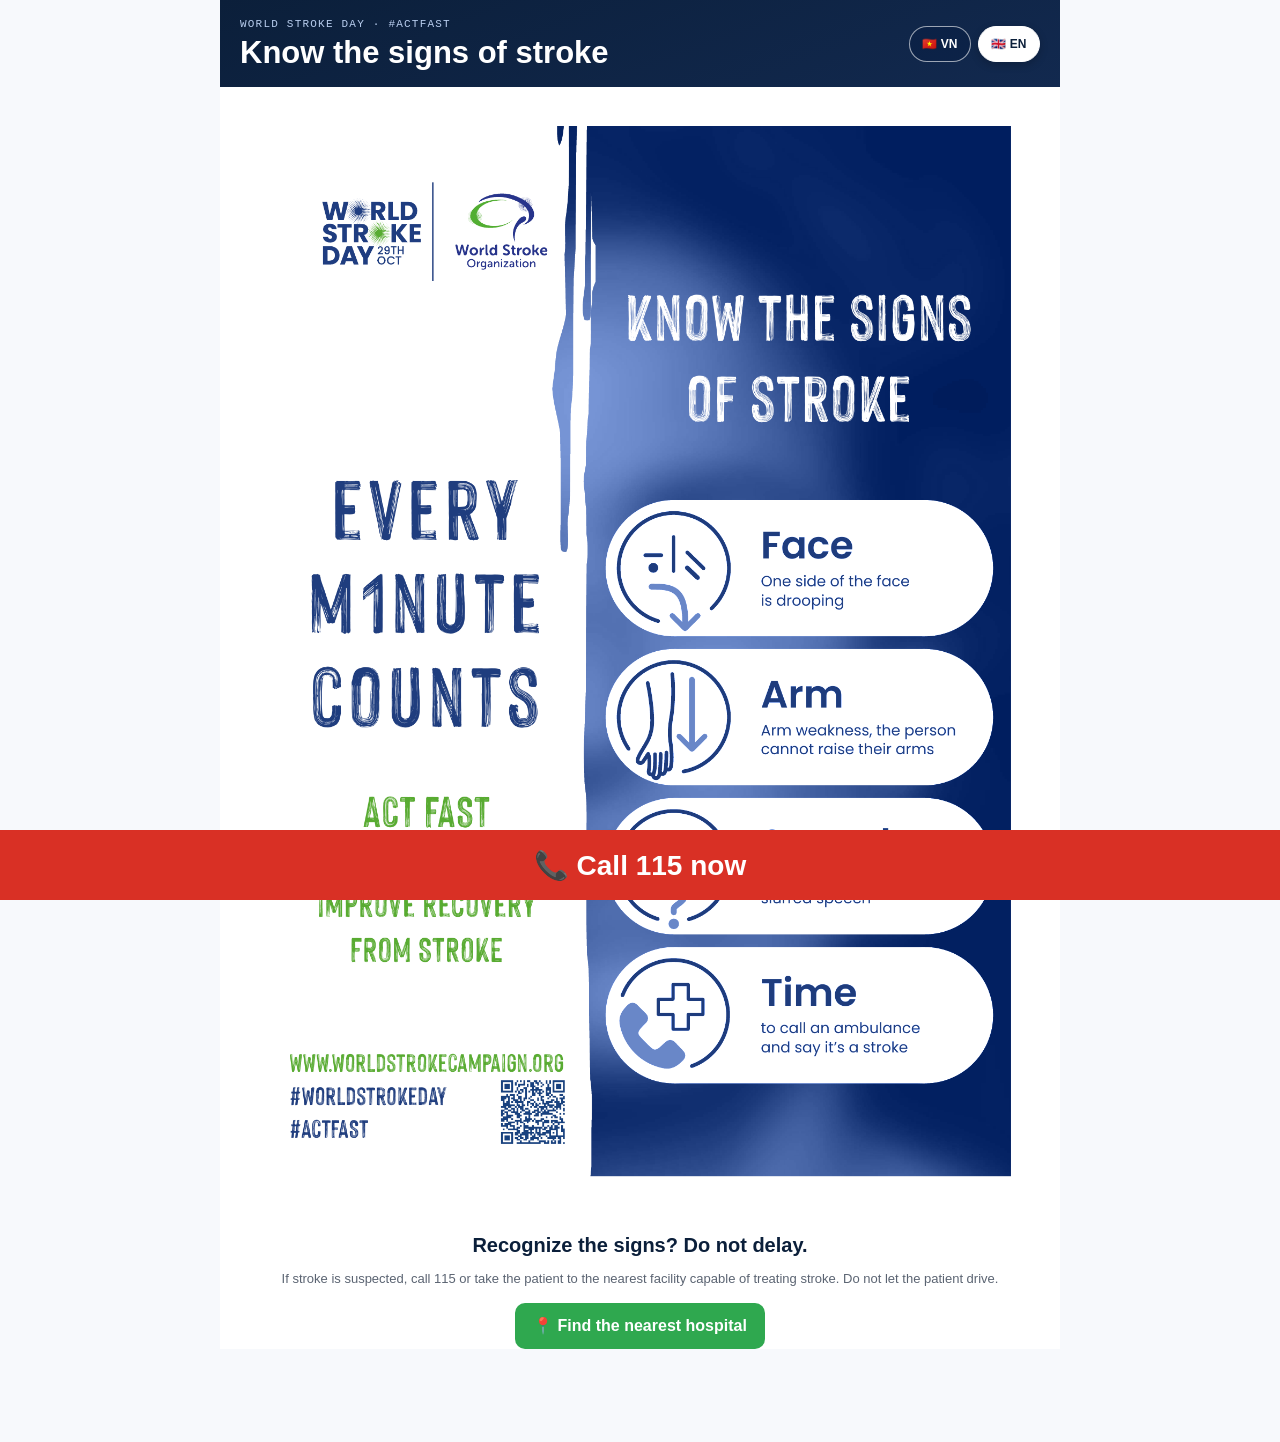
==== signs-en.html @ 97e4dbc4 "Use static stroke signs pages by language" ====
<!doctype html>
<html lang="en">
<head>
  <meta charset="utf-8">
  <meta name="viewport" content="width=device-width, initial-scale=1, viewport-fit=cover">
  <meta name="description" content="Know the warning signs of stroke and act FAST.">
  <title>Know the signs of stroke | Stroke Map</title>
  <link rel="stylesheet" href="./style.css">
</head>
<body class="signs-static-body">
  <main class="signs-static-page">
    <header class="signs-static-header">
      <div>
        <p>World Stroke Day · #ActFast</p>
        <h1>Know the signs of stroke</h1>
      </div>
      <nav class="signs-static-language" aria-label="Choose language">
        <a href="./signs.html" lang="vi">🇻🇳 VN</a>
        <a class="is-active" href="./signs-en.html" aria-current="page">🇬🇧 EN</a>
      </nav>
    </header>

    <img class="signs-static-poster" src="./assets/stroke-poster-english.png" width="1488" height="2105" alt="Know the signs of stroke poster">

    <section class="signs-static-content" aria-label="Emergency action">
      <h2>Recognize the signs? Do not delay.</h2>
      <p>If stroke is suspected, call 115 or take the patient to the nearest facility capable of treating stroke. Do not let the patient drive.</p>
      <a class="signs-static-list" href="./index.html">📍 Find the nearest hospital</a>
    </section>
  </main>
  <a class="signs-static-sos" href="tel:115">📞 Call 115 now</a>
</body>
</html>
---- style.css ----
:root{
    --ink:#0B1F3A;
    --ink-2:#12294F;
    --field:#FAFAF7;
    --green:#2FA84F;
    --green-dim:#E7F5EB;
    --red:#D93025;
    --slate:#5B6472;
    --line:#E4E7EC;
    --card:#FFFFFF;
  }
  *{box-sizing:border-box;}
  html,body{margin:0;padding:0;}
  body{
    font-family:'Be Vietnam Pro', -apple-system, BlinkMacSystemFont, 'Segoe UI', Roboto, Helvetica, Arial, sans-serif;
    background:var(--field);
    color:var(--ink);
    padding-bottom:96px;
  }
  body.disclaimer-open{overflow:hidden;}
  .disclaimer-gate{
    position:fixed;
    inset:0;
    z-index:1000;
    min-height:100vh;
    min-height:100dvh;
    padding:clamp(18px,5vw,68px) 16px;
    display:grid;
    place-items:center;
    background:#f2f2f2;
    overflow:auto;
  }
  .disclaimer-card{
    width:min(100%,670px);
    max-height:calc(100dvh - 36px);
    display:flex;
    flex-direction:column;
    overflow:hidden;
    border-radius:11px;
    background:#fff;
    box-shadow:0 14px 38px rgba(11,31,58,.16);
  }
  .disclaimer-header{
    padding:22px 24px 20px;
    text-align:center;
    color:#fff;
    background:linear-gradient(155deg,var(--ink) 0%,#0b6b5f 100%);
  }
  .disclaimer-header h1{
    margin:0 0 14px;
    font-size:clamp(18px,3vw,24px);
    line-height:1.25;
    font-weight:800;
  }
  .disclaimer-language-switch{display:flex;justify-content:center;gap:8px;}
  .disclaimer-language{
    display:inline-block;
    padding:8px 16px;
    border-radius:999px;
    border:1px solid rgba(255,255,255,.25);
    color:#fff;
    background:rgba(255,255,255,.16);
    font:inherit;
    font-size:13px;
    font-weight:700;
    cursor:pointer;
  }
  .disclaimer-language.active,
  .disclaimer-language:hover{
    color:var(--ink);
    background:#fff;
  }
  .disclaimer-copy[hidden]{display:none;}
  .disclaimer-copy section{margin:0 0 18px;}
  .disclaimer-copy p{margin:0;}
  .disclaimer-copy .disclaimer-confirmation{margin-top:4px;}
  .disclaimer-copy[lang="en"] h2{font-size:15px;}
  .disclaimer-copy[lang="en"] p{font-size:14px;}
  @media (max-width:520px){
    .disclaimer-language{padding:8px 12px;font-size:12px;}
  }
  .disclaimer-content{
    flex:1 1 auto;
    min-height:0;
    padding:24px 26px 8px;
    color:#536070;
    overflow:auto;
    overscroll-behavior:contain;
  }
  .disclaimer-content section{margin:0 0 18px;}
  .disclaimer-confirmation{
    margin:4px 0 12px;
    padding:14px 0 4px;
    border-top:1px solid #edf0f3;
    color:#263b59;
    font-weight:800;
  }
  .disclaimer-content h2{
    margin:0 0 6px;
    color:#0b6b5f;
    font-size:16px;
    line-height:1.4;
  }
  .disclaimer-content p{
    margin:0;
    font-size:15px;
    line-height:1.6;
  }
  .disclaimer-actions{
    position:sticky;
    bottom:0;
    z-index:1;
    flex:none;
    padding:14px 20px 20px;
    border-top:1px solid #edf0f3;
    background:#fff;
    box-shadow:0 -8px 18px rgba(11,31,58,.08);
  }
  .disclaimer-actions button{
    display:block;
    width:100%;
    min-height:62px;
    border:0;
    border-radius:10px;
    color:#fff;
    background:#0b6b5f;
    -webkit-appearance:none;
    appearance:none;
    font:inherit;
    font-weight:800;
    font-size:18px;
    cursor:pointer;
    box-shadow:0 4px 0 #06483f, 0 8px 18px rgba(11,107,95,.28);
    transition:transform .15s ease, background .15s ease;
  }
  .disclaimer-actions button:hover{background:#09594f;}
  .disclaimer-actions button:active{transform:translateY(3px);box-shadow:0 1px 0 #06483f, 0 4px 10px rgba(11,107,95,.2);}
  .disclaimer-actions button:focus-visible{outline-color:#0b6b5f;}
  @media (max-width:520px){
    .disclaimer-gate{padding:0;background:#fff;align-items:start;}
    .disclaimer-card{width:100%;height:100%;max-height:none;min-height:100vh;min-height:100dvh;border-radius:0;box-shadow:none;}
    .disclaimer-header{padding:24px 18px 20px;}
    .disclaimer-content{padding:22px 20px 4px;}
    .disclaimer-content h2{font-size:15px;}
    .disclaimer-content p{font-size:14px;line-height:1.55;}
    .disclaimer-actions{padding:14px 16px calc(16px + env(safe-area-inset-bottom));}
  }
  [hidden]{display:none !important;}
  .topbar{
    position:relative;
    background:linear-gradient(160deg, var(--ink) 0%, var(--ink-2) 100%);
    color:#fff;
    padding:20px 20px 22px;
  }
  .main-language-switch{
    position:absolute;
    top:16px;
    right:16px;
    display:flex;
    gap:5px;
  }
  .main-language{
    min-width:48px;
    padding:6px 9px;
    border:1px solid rgba(255,255,255,.55);
    border-radius:999px;
    color:#fff;
    background:rgba(8,29,67,.45);
    font:inherit;
    font-size:11px;
    font-weight:800;
    cursor:pointer;
  }
  .main-language.active{
    color:var(--ink);
    background:#fff;
    border-color:#fff;
    box-shadow:0 3px 9px rgba(0,0,0,.2);
    transform:translateY(-1px);
  }
  .main-language:not(.active):hover{background:rgba(255,255,255,.18);}
  .main-language:focus-visible{outline:3px solid #77c94a;outline-offset:2px;}
  .topbar .eyebrow{
    font-family:'IBM Plex Mono', ui-monospace, SFMono-Regular, Menlo, Consolas, monospace;
    font-size:11px;
    letter-spacing:.14em;
    text-transform:uppercase;
    color:#8FA6D6;
    margin:0 0 6px;
  }
  .topbar h1{
    font-weight:800;
    font-size:20px;
    line-height:1.3;
    margin:0 0 8px;
    letter-spacing:-0.01em;
  }
  .topbar .meta{
    display:flex;
    gap:14px;
    flex-wrap:wrap;
    font-family:'IBM Plex Mono', ui-monospace, SFMono-Regular, Menlo, Consolas, monospace;
    font-size:12px;
    color:#B7C4E0;
  }
  .topbar .meta b{color:#fff;font-weight:600;}
  .topbar .src{
    margin-top:10px;
    font-size:11.5px;
    color:#9FB2D9;
    line-height:1.5;
  }
  .urgent-guide{
    margin:14px 16px 0;
    padding:16px;
    border:1px solid #F2C4C0;
    border-left:5px solid var(--red);
    border-radius:12px;
    background:#FFF8F7;
  }
  .urgent-guide h2{
    font-size:17px;
    line-height:1.35;
    margin:0 0 6px;
    color:#7D1D17;
  }
  .urgent-guide p{margin:0 0 10px;line-height:1.5;font-size:13px;}
  .urgent-guide .urgent-label{
    color:var(--red);
    font-size:11px;
    font-weight:800;
    letter-spacing:.08em;
    text-transform:uppercase;
    margin-bottom:5px;
  }
  .urgent-actions{display:flex;gap:8px;flex-wrap:wrap;align-items:center;}
  .urgent-call,.urgent-link{
    display:inline-flex;
    align-items:center;
    min-height:40px;
    border-radius:9px;
    padding:8px 12px;
    font-size:13px;
    font-weight:700;
    text-decoration:none;
  }
  .urgent-call{background:var(--red);color:#fff;}
  .urgent-link{color:#7D1D17;border:1px solid #E9A8A2;background:#fff;}
  button.urgent-link{font:inherit;font-size:13px;cursor:pointer;}
  .noscript-note{margin:16px;color:var(--red);font-weight:600;}
  :focus-visible{outline:3px solid #F2A900;outline-offset:2px;}

  .controls{
    position:sticky;
    top:0;
    z-index:5;
    background:var(--field);
    padding:14px 20px 12px;
    border-bottom:1px solid var(--line);
    display:flex;
    gap:8px;
  }
  .controls select, .controls input{
    font-family:'Be Vietnam Pro', -apple-system, BlinkMacSystemFont, 'Segoe UI', Roboto, Helvetica, Arial, sans-serif;
    font-size:14px;
    border:1px solid var(--line);
    border-radius:10px;
    padding:10px 12px;
    background:#fff;
    color:var(--ink);
  }
  .controls select{flex:0 0 140px;}
  .controls input{flex:1;}
  .controls select:focus, .controls input:focus{
    outline:2px solid var(--ink-2);
    outline-offset:1px;
  }

  .count-row{
    padding:14px 20px 4px;
    font-size:13px;
    color:var(--slate);
  }
  .count-row b{color:var(--ink);}

  .list{
    padding:8px 16px 8px;
    display:flex;
    flex-direction:column;
    gap:10px;
  }
  .card{
    background:var(--card);
    border:1px solid var(--line);
    border-radius:14px;
    padding:14px 16px;
  }
  .card-top{
    display:flex;
    justify-content:space-between;
    align-items:flex-start;
    gap:10px;
    margin-bottom:4px;
  }
  .card-top-right{
    display:flex;
    flex-direction:column;
    align-items:flex-end;
    gap:4px;
  }
  .card h2{
    font-size:15px;
    font-weight:600;
    margin:0;
    line-height:1.35;
  }
  .tag-prov{
    flex:none;
    font-family:'Be Vietnam Pro', -apple-system, BlinkMacSystemFont, 'Segoe UI', Roboto, Helvetica, Arial, sans-serif;
    font-weight:600;
    font-size:11.5px;
    letter-spacing:.01em;
    color:var(--ink-2);
    background:#EEF2FA;
    border-radius:6px;
    padding:3px 8px;
    white-space:nowrap;
  }
  .type-label{
    font-size:11.5px;
    color:var(--slate);
    margin:0 0 6px;
  }
  .addr{
    font-size:13px;
    color:var(--slate);
    margin:0 0 8px;
    line-height:1.4;
  }
  .badges{
    display:flex;
    gap:6px;
    margin-bottom:10px;
    flex-wrap:wrap;
  }
  .badge{
    font-size:11px;
    font-weight:600;
    border-radius:20px;
    padding:3px 9px;
  }
  .badge.yes{color:var(--green);background:var(--green-dim);}
  .badge.no{color:var(--slate);background:#F0F1F3;}
  .card-bottom{
    display:flex;
    align-items:center;
    justify-content:flex-end;
    gap:8px;
    flex-wrap:wrap;
  }
  .call-link{
    display:inline-flex;
    align-items:center;
    gap:6px;
    font-family:'IBM Plex Mono', ui-monospace, SFMono-Regular, Menlo, Consolas, monospace;
    font-weight:600;
    font-size:12.5px;
    color:var(--ink);
    text-decoration:none;
    border:1px solid var(--line);
    border-radius:20px;
    padding:7px 12px;
    white-space:nowrap;
  }
  .call-link:active{background:#F0F2F5;}
  .map-link{
    display:inline-flex;
    align-items:center;
    gap:6px;
    font-family:'Be Vietnam Pro', -apple-system, BlinkMacSystemFont, 'Segoe UI', Roboto, Helvetica, Arial, sans-serif;
    font-weight:600;
    font-size:12.5px;
    color:#fff;
    text-decoration:none;
    background:var(--ink-2);
    border-radius:20px;
    padding:7px 12px;
    white-space:nowrap;
  }
  .map-link:active{background:var(--ink);}
  .card-actions-row{
    display:flex;
    justify-content:space-between;
    align-items:flex-start;
    gap:8px;
    flex-wrap:wrap;
  }
  .phone-group{
    display:flex;
    gap:8px;
    flex-wrap:wrap;
  }

  .note{
    margin:18px 20px 0;
    font-size:12px;
    color:var(--slate);
    line-height:1.6;
    border-top:1px dashed var(--line);
    padding-top:14px;
  }
  .empty-state{
    padding:40px 20px;
    text-align:center;
    color:var(--slate);
    font-size:13px;
  }

  .sos{
    position:fixed;
    left:0;right:0;bottom:0;
    z-index:10;
    background:var(--red);
    color:#fff;
    text-decoration:none;
    display:flex;
    align-items:center;
    justify-content:center;
    gap:10px;
    padding:16px 20px calc(16px + env(safe-area-inset-bottom));
    font-family:'Be Vietnam Pro', -apple-system, BlinkMacSystemFont, 'Segoe UI', Roboto, Helvetica, Arial, sans-serif;
    font-weight:800;
    font-size:16px;
    letter-spacing:.01em;
  }
  .sos .ring{
    width:22px;height:22px;
    border-radius:50%;
    background:rgba(255,255,255,.22);
    display:flex;align-items:center;justify-content:center;
    flex:none;
    animation:pulse 1.8s ease-out infinite;
  }
  .sos svg{width:12px;height:12px;fill:#fff;}
  @keyframes pulse{
    0%{box-shadow:0 0 0 0 rgba(255,255,255,.45);}
    70%{box-shadow:0 0 0 10px rgba(255,255,255,0);}
    100%{box-shadow:0 0 0 0 rgba(255,255,255,0);}
  }
  @media (prefers-reduced-motion: reduce){
    .sos .ring{animation:none;}
  }  .view-toggle{
    display:flex;
    gap:6px;
    padding:12px 20px 0;
  }
  .view-btn{
    flex:1;
    text-align:center;
    font-family:'Be Vietnam Pro', -apple-system, BlinkMacSystemFont, 'Segoe UI', Roboto, Helvetica, Arial, sans-serif;
    font-weight:600;
    font-size:12px;
    padding:10px 6px;
    border-radius:10px 10px 0 0;
    border:1px solid var(--line);
    border-bottom:none;
    background:#EFF1F5;
    color:var(--slate);
    cursor:pointer;
    white-space:nowrap;
    text-decoration:none;
  }
  .view-btn.active{
    background:var(--field);
    color:var(--ink);
    border-bottom:1px solid var(--field);
    margin-bottom:-1px;
  }
  #mapView{
    display:none;
    height:calc(100vh - 320px);   /* fallback cho trình duyệt không hỗ trợ dvh (iOS Safari cũ, WebView cũ) */
    height:calc(100dvh - 320px);
    min-height:420px;
  }
  #mapEl{
    width:100%;
    height:100%;
  }
  .map-popup{
    font-family:'Be Vietnam Pro', -apple-system, BlinkMacSystemFont, 'Segoe UI', Roboto, Helvetica, Arial, sans-serif;
    font-size:13px;
    line-height:1.5;
    min-width:190px;
  }
  .map-popup h3{
    font-size:14px;
    margin:0 0 4px;
    color:var(--ink);
  }
  .map-popup .popup-addr{
    color:var(--slate);
    margin:0 0 8px;
    font-size:12px;
  }
  .map-popup .popup-actions{
    display:flex;
    gap:6px;
    flex-wrap:wrap;
  }
  .map-popup a{
    font-size:11.5px;
    font-weight:600;
    text-decoration:none;
    border-radius:16px;
    padding:5px 10px;
    display:inline-block;
  }
  .map-popup .pop-call{
    border:1px solid var(--line);
    color:var(--ink);
  }
  .map-popup .pop-dir{
    background:var(--ink-2);
    color:#fff;
  }
  .map-note{
    margin:10px 20px 0;
    font-size:11.5px;
    color:var(--slate);
    line-height:1.5;
  }
  .map-status{
    margin:10px 20px;
    padding:12px 14px;
    border:1px solid #D9E2F5;
    border-radius:10px;
    background:#EEF2FA;
    color:var(--ink-2);
    font-size:12.5px;
    line-height:1.5;
    text-align:center;
  }
  .map-status.err{
    border-color:#F3C7C4;
    background:#FFF5F4;
    color:var(--red);
  }

  .nearest-bar{
    margin:14px 20px 0;
    padding:14px;
    background:#EEF2FA;
    border:1px solid #D9E2F5;
    border-radius:14px;
  }
  .nearest-row{
    display:flex;
    gap:8px;
  }
  .btn-nearest{
    flex:1;
    display:flex;
    align-items:center;
    justify-content:center;
    gap:8px;
    font-family:'Be Vietnam Pro', -apple-system, BlinkMacSystemFont, 'Segoe UI', Roboto, Helvetica, Arial, sans-serif;
    font-weight:700;
    font-size:14px;
    color:#fff;
    background:var(--ink-2);
    border:none;
    border-radius:10px;
    padding:12px 14px;
    cursor:pointer;
  }
  .btn-nearest:active{background:var(--ink);}
  .nearest-status{
    margin-top:8px;
    font-size:12px;
    color:var(--slate);
    min-height:16px;
  }
  .nearest-status.err{color:var(--red);}

  .nearest-help{
    margin-top:10px;
    background:#fff;
    border:1px solid #F3C7C4;
    border-radius:10px;
    padding:12px 14px;
  }
  .nearest-help p{
    margin:0 0 8px;
    font-size:12.5px;
    color:var(--ink);
    font-weight:600;
  }
  .nearest-help p.help-subtitle{
    margin-top:14px;
  }
  .nearest-help ol{
    margin:0 0 10px;
    padding-left:18px;
  }
  .nearest-help li{
    font-size:12.5px;
    color:var(--slate);
    line-height:1.6;
  }
  .nearest-help .help-actions{
    display:flex;
    gap:8px;
    flex-wrap:wrap;
  }
  .btn-retry, .btn-manual{
    font-family:'Be Vietnam Pro', -apple-system, BlinkMacSystemFont, 'Segoe UI', Roboto, Helvetica, Arial, sans-serif;
    font-weight:600;
    font-size:12.5px;
    border-radius:20px;
    padding:8px 14px;
    cursor:pointer;
    border:none;
  }
  .btn-retry{
    background:var(--ink-2);
    color:#fff;
  }
  .btn-manual{
    background:#F0F1F3;
    color:var(--ink);
  }
  .distance-badge{
    font-family:'IBM Plex Mono', ui-monospace, SFMono-Regular, Menlo, Consolas, monospace;
    font-size:11px;
    font-weight:600;
    color:#fff;
    background:var(--green);
    border-radius:6px;
    padding:2px 7px;
    white-space:nowrap;
  }
  .distance-note{
    margin:4px 20px 0;
    font-size:11px;
    color:var(--slate);
    line-height:1.5;
  }

  #signsView{
    padding:0;
    overflow:hidden;
    background:linear-gradient(145deg,#08265f 0%,#174a9b 48%,#0b2c70 100%);
    color:#fff;
  }
  .signs-poster-grid{
    display:grid;
    grid-template-columns:minmax(150px,.72fr) minmax(0,1.65fr);
    gap:18px;
    padding:22px 20px 24px;
    position:relative;
  }
  .signs-poster-grid::before{
    content:"";
    position:absolute;
    top:0;
    bottom:0;
    left:31%;
    width:2px;
    background:rgba(255,255,255,.28);
    transform:skew(-4deg);
  }
  .signs-message{
    align-self:center;
    padding:18px 0;
    text-align:center;
    position:relative;
    z-index:1;
  }
  .signs-message .signs-eyebrow{
    color:#d8edff;
    font-size:10px;
    margin-bottom:3px;
  }
  .signs-message-title{
    color:#fff;
    font-size:clamp(25px,4vw,42px);
    font-weight:900;
    line-height:1.02;
    letter-spacing:-.06em;
    margin:0;
    text-transform:uppercase;
  }
  .signs-message-copy{
    color:#cce0ff;
    font-size:12px;
    line-height:1.5;
    margin:20px auto 0;
    max-width:180px;
  }
  .signs-fast-mark{
    color:#78d65b;
    font-size:18px;
    font-weight:900;
    letter-spacing:.04em;
    margin-top:25px;
  }
  .signs-content{position:relative;z-index:1;min-width:0;}
  .signs-intro{margin:0 0 14px;padding:2px 2px 0;}
  .signs-eyebrow{
    font-family:'IBM Plex Mono', ui-monospace, SFMono-Regular, Menlo, Consolas, monospace;
    font-size:10px;
    letter-spacing:.12em;
    color:#b9dbff;
    font-weight:800;
    margin:0 0 6px;
  }
  #signsView h2{
    font-size:clamp(22px,4vw,34px);
    font-weight:900;
    color:#fff;
    line-height:1.08;
    letter-spacing:-.035em;
    margin:0 0 8px;
    text-transform:uppercase;
  }
  #signsView h2 b{color:#fff;white-space:nowrap;}
  .signs-lead{font-size:13px;color:#d9e9ff;line-height:1.5;margin:0;}
  .sign-card{
    display:flex;
    gap:13px;
    align-items:center;
    background:#fff;
    color:var(--ink);
    border:0;
    border-radius:999px;
    padding:10px 15px 10px 10px;
    min-height:84px;
    margin-bottom:10px;
    box-shadow:0 7px 16px rgba(3,18,59,.16);
  }
  .sign-icon{
    flex:none;
    width:66px;
    height:66px;
    border:3px solid #174a9b;
    border-radius:50%;
    display:grid;
    place-items:center;
    color:#174a9b;
  }
  .sign-icon svg{width:56px;height:56px;fill:none;stroke:currentColor;stroke-linecap:round;stroke-linejoin:round;stroke-width:2.2;}
  .sign-icon svg .icon-accent{stroke:#62bd35;stroke-width:3.2;}
  .sign-icon svg .icon-phone{fill:#62bd35;stroke:#62bd35;}
  .sign-body{min-width:0;}
  .sign-body h3{font-size:18px;font-weight:850;color:#16438f;line-height:1.1;margin:0 0 4px;}
  .sign-letter{font-size:30px;font-weight:950;line-height:.8;letter-spacing:-.08em;margin-right:1px;}
  .sign-body p{font-size:11.5px;color:#334c78;line-height:1.3;margin:0;}
  .sign-card-urgent{background:#fdfefe;}
  .signs-cta{text-align:center;margin:20px 0 12px;}
  .signs-cta p{font-size:13px;font-weight:700;color:#e3efff;margin:0 0 10px;}
  .signs-cta .btn-nearest{width:100%;background:#77c94a;color:#08265f;border:0;font-weight:850;}
  .signs-source{font-size:10.5px;color:#c8ddff;line-height:1.45;border-top:1px solid rgba(255,255,255,.28);padding-top:12px;margin:8px 0 0;}
  .signs-updated{font-size:10.5px;color:#c8ddff;line-height:1.45;margin:7px 0 0;}
  @media (max-width:640px){
    .signs-poster-grid{grid-template-columns:1fr;gap:0;padding:18px 12px 20px;}
    .signs-poster-grid::before{display:none;}
    .signs-message{padding:4px 14px 18px;}
    .signs-message-title{font-size:32px;}
    .signs-message-copy{max-width:270px;margin-top:10px;}
    .signs-fast-mark{margin-top:12px;font-size:16px;}
    #signsView h2{font-size:25px;}
    .sign-card{min-height:78px;padding-right:12px;}
    .sign-icon{width:58px;height:58px;}
    .sign-icon svg{width:49px;height:49px;}
    .sign-body h3{font-size:17px;}
    .sign-letter{font-size:28px;}
    .sign-body p{font-size:11px;}
  }

  /* Poster mode: preserve the supplied poster composition pixel-for-pixel. */
  #signsView{
    padding:0 0 16px;
    background:#fff;
    color:var(--ink);
  }
  .poster-frame{width:100%;max-width:798px;margin:0 auto;background:#fff;}
  .signs-poster-image{display:block;width:100%;height:auto;}
  /* Không để display:block ghi đè thuộc tính hidden khi đổi VN/EN. */
  .signs-poster-image[hidden]{display:none !important;}
  .poster-load-fallback{
    min-height:220px;
    padding:24px;
    display:grid;
    place-content:center;
    gap:8px;
    text-align:center;
    color:var(--ink);
    background:#f8fafc;
  }
  .poster-load-fallback p{margin:0;}
  .poster-load-fallback p:first-child{font-weight:800;}
  .poster-load-fallback[hidden]{display:none;}
  #signsView .signs-cta{padding:16px 20px 0;margin:0 auto;max-width:798px;}
  #signsView .signs-cta p{color:var(--ink);}
  #signsView .signs-cta .btn-nearest{background:var(--green);color:#fff;}
  #signsView .signs-source,
  #signsView .signs-updated{max-width:758px;margin-left:auto;margin-right:auto;color:var(--slate);}
  #signsView .signs-source{margin-top:16px;border-top:1px dashed var(--line);}

  /* Trang Dấu hiệu tĩnh: mỗi URL chỉ có một poster, không phụ thuộc JS. */
  body.signs-static-body{background:#f7f9fc;padding-bottom:92px;}
  .signs-static-page{max-width:840px;margin:0 auto;background:#fff;min-height:100vh;}
  .signs-static-header{background:linear-gradient(160deg,var(--ink),var(--ink-2));color:#fff;padding:18px 20px 16px;display:flex;align-items:center;justify-content:space-between;gap:14px;}
  .signs-static-header p{margin:0;font-family:'IBM Plex Mono',ui-monospace,monospace;font-size:11px;letter-spacing:.11em;text-transform:uppercase;color:#b9ceef;}
  .signs-static-header h1{margin:5px 0 0;font-size:clamp(21px,4vw,31px);line-height:1.16;}
  .signs-static-language{display:flex;gap:7px;flex-shrink:0;}
  .signs-static-language a{display:inline-flex;align-items:center;justify-content:center;min-width:62px;min-height:36px;padding:6px 10px;border:1px solid rgba(255,255,255,.6);border-radius:999px;color:#fff;background:rgba(8,29,67,.45);font-size:12px;font-weight:800;text-decoration:none;}
  .signs-static-language a.is-active{color:var(--ink);background:#fff;border-color:#fff;box-shadow:0 3px 9px rgba(0,0,0,.2);}
  .signs-static-poster{display:block;width:100%;max-width:798px;height:auto;margin:0 auto;background:#fff;}
  .signs-static-content{padding:18px 20px 0;text-align:center;}
  .signs-static-content h2{margin:0 0 12px;color:var(--ink);font-size:20px;}
  .signs-static-content p{margin:0 0 14px;color:var(--slate);font-size:13px;line-height:1.55;}
  .signs-static-list{display:inline-flex;align-items:center;justify-content:center;min-height:46px;padding:0 18px;border-radius:10px;background:var(--green);color:#fff;font-weight:800;text-decoration:none;}
  .signs-static-sos{position:fixed;z-index:30;bottom:0;left:0;right:0;display:flex;align-items:center;justify-content:center;min-height:70px;background:var(--red);color:#fff;font-size:clamp(19px,4vw,28px);font-weight:900;text-decoration:none;padding:10px calc(16px + env(safe-area-inset-right)) calc(10px + env(safe-area-inset-bottom)) calc(16px + env(safe-area-inset-left));}
  @media (max-width:560px){.signs-static-header{align-items:flex-start;padding:14px 14px 13px;}.signs-static-header h1{font-size:20px;}.signs-static-language a{min-width:52px;padding:5px 7px;font-size:11px;}.signs-static-content{padding:16px 14px 0;}}
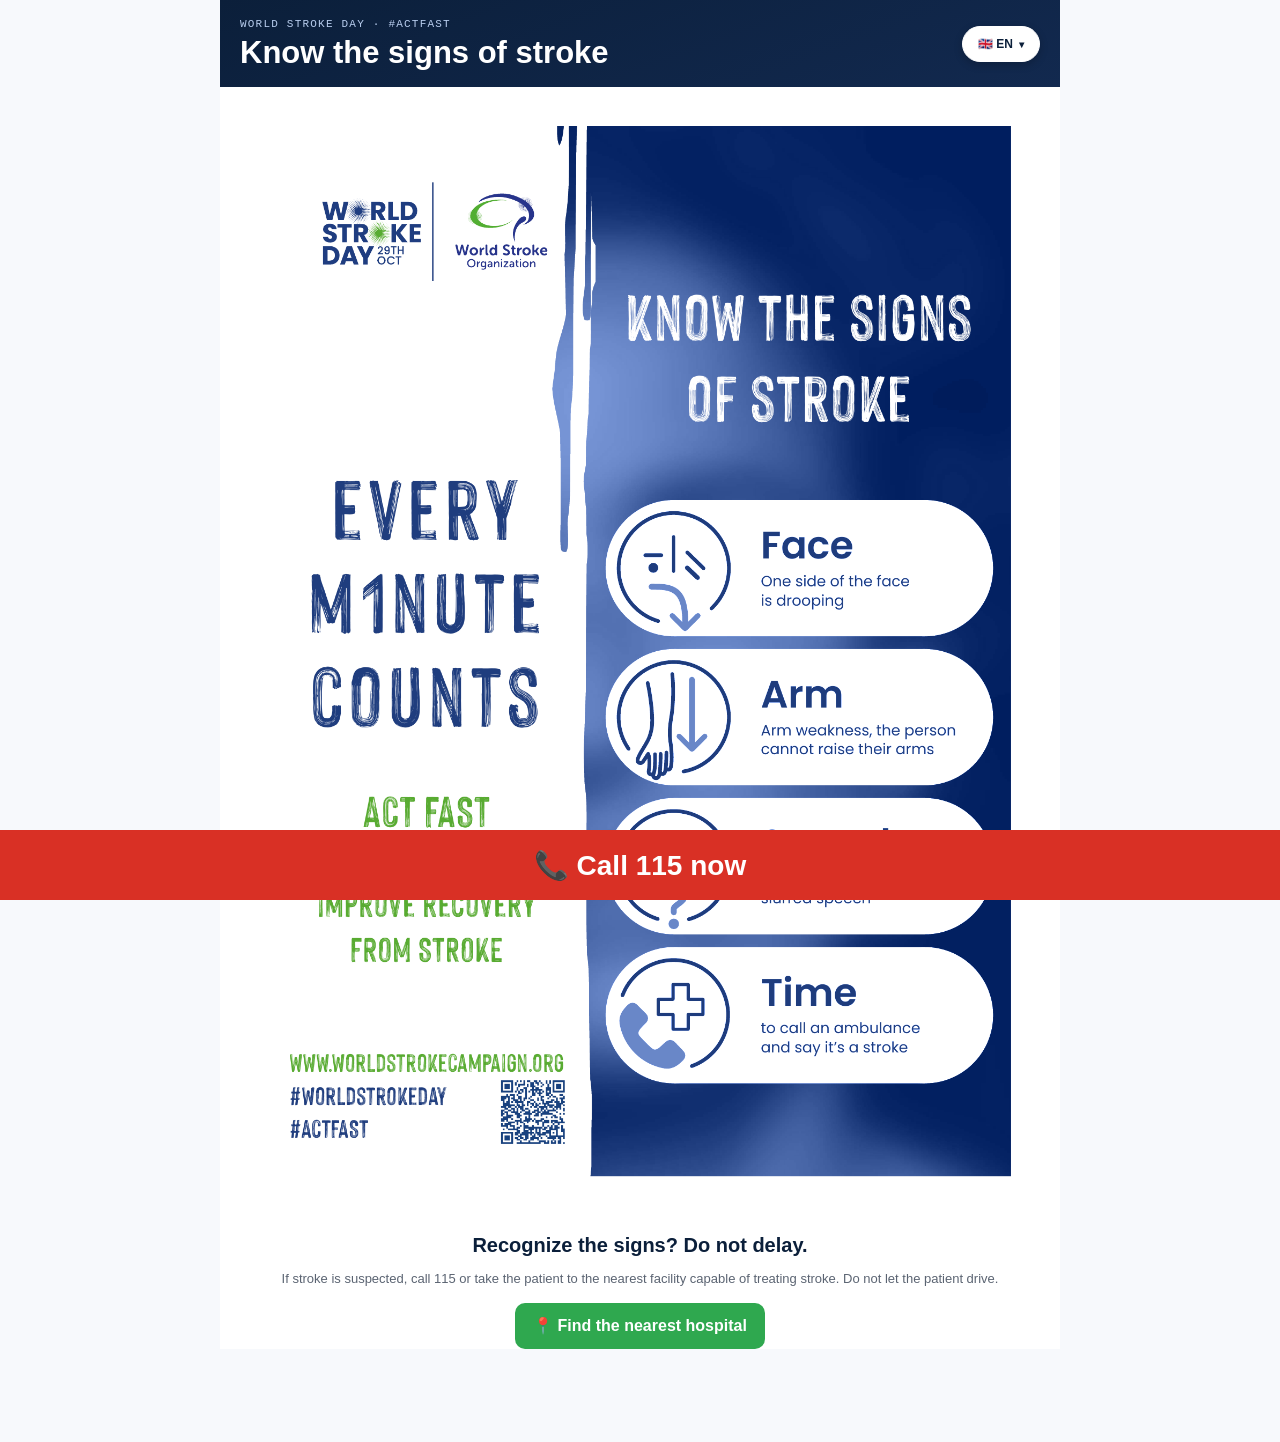
==== commit 8cfe20e9: "- Chuyen sang menu ngon ngu dropdown" ====
--- a/signs-en.html
+++ b/signs-en.html
@@ -14,10 +14,13 @@
         <p>World Stroke Day · #ActFast</p>
         <h1>Know the signs of stroke</h1>
       </div>
-      <nav class="signs-static-language" aria-label="Choose language">
-        <a href="./signs.html" lang="vi">🇻🇳 VN</a>
-        <a class="is-active" href="./signs-en.html" aria-current="page">🇬🇧 EN</a>
-      </nav>
+      <details class="signs-static-language">
+        <summary aria-label="Choose language">🇬🇧 EN</summary>
+        <nav class="signs-static-language-menu" aria-label="Choose language">
+          <a href="./signs.html" lang="vi">🇻🇳 Tiếng Việt</a>
+          <a class="is-active" href="./signs-en.html" aria-current="page">🇬🇧 English</a>
+        </nav>
+      </details>
     </header>
 
     <img class="signs-static-poster" src="./assets/stroke-poster-english.png" width="1488" height="2105" alt="Know the signs of stroke poster">
--- a/style.css
+++ b/style.css
@@ -156,30 +156,24 @@
     position:absolute;
     top:16px;
     right:16px;
-    display:flex;
-    gap:5px;
-  }
-  .main-language{
-    min-width:48px;
-    padding:6px 9px;
-    border:1px solid rgba(255,255,255,.55);
+    z-index:2;
+  }
+  .sr-only{position:absolute;width:1px;height:1px;padding:0;margin:-1px;overflow:hidden;clip:rect(0,0,0,0);white-space:nowrap;border:0;}
+  .main-language-select{
+    width:132px;
+    min-height:36px;
+    padding:6px 28px 6px 10px;
+    border:1px solid rgba(255,255,255,.75);
     border-radius:999px;
-    color:#fff;
-    background:rgba(8,29,67,.45);
+    color:var(--ink);
+    background:#fff;
     font:inherit;
     font-size:11px;
     font-weight:800;
     cursor:pointer;
-  }
-  .main-language.active{
-    color:var(--ink);
-    background:#fff;
-    border-color:#fff;
     box-shadow:0 3px 9px rgba(0,0,0,.2);
-    transform:translateY(-1px);
-  }
-  .main-language:not(.active):hover{background:rgba(255,255,255,.18);}
-  .main-language:focus-visible{outline:3px solid #77c94a;outline-offset:2px;}
+  }
+  .main-language-select:focus-visible{outline:3px solid #77c94a;outline-offset:2px;}
   .topbar .eyebrow{
     font-family:'IBM Plex Mono', ui-monospace, SFMono-Regular, Menlo, Consolas, monospace;
     font-size:11px;
@@ -813,13 +807,18 @@
   .signs-static-header{background:linear-gradient(160deg,var(--ink),var(--ink-2));color:#fff;padding:18px 20px 16px;display:flex;align-items:center;justify-content:space-between;gap:14px;}
   .signs-static-header p{margin:0;font-family:'IBM Plex Mono',ui-monospace,monospace;font-size:11px;letter-spacing:.11em;text-transform:uppercase;color:#b9ceef;}
   .signs-static-header h1{margin:5px 0 0;font-size:clamp(21px,4vw,31px);line-height:1.16;}
-  .signs-static-language{display:flex;gap:7px;flex-shrink:0;}
-  .signs-static-language a{display:inline-flex;align-items:center;justify-content:center;min-width:62px;min-height:36px;padding:6px 10px;border:1px solid rgba(255,255,255,.6);border-radius:999px;color:#fff;background:rgba(8,29,67,.45);font-size:12px;font-weight:800;text-decoration:none;}
-  .signs-static-language a.is-active{color:var(--ink);background:#fff;border-color:#fff;box-shadow:0 3px 9px rgba(0,0,0,.2);}
+  .signs-static-language{position:relative;flex-shrink:0;}
+  .signs-static-language summary{display:flex;align-items:center;justify-content:center;min-width:78px;min-height:36px;padding:6px 10px;border:1px solid #fff;border-radius:999px;color:var(--ink);background:#fff;font-size:12px;font-weight:800;cursor:pointer;list-style:none;box-shadow:0 3px 9px rgba(0,0,0,.2);}
+  .signs-static-language summary::-webkit-details-marker{display:none;}
+  .signs-static-language summary::after{content:'▾';margin-left:6px;font-size:10px;}
+  .signs-static-language[open] summary::after{content:'▴';}
+  .signs-static-language-menu{position:absolute;z-index:5;top:43px;right:0;min-width:138px;padding:5px;background:#fff;border-radius:10px;box-shadow:0 10px 24px rgba(6,25,56,.24);}
+  .signs-static-language-menu a{display:block;padding:9px 10px;border-radius:7px;color:var(--ink);font-size:12px;font-weight:750;text-decoration:none;}
+  .signs-static-language-menu a:hover,.signs-static-language-menu a.is-active{background:#e9f3ff;}
   .signs-static-poster{display:block;width:100%;max-width:798px;height:auto;margin:0 auto;background:#fff;}
   .signs-static-content{padding:18px 20px 0;text-align:center;}
   .signs-static-content h2{margin:0 0 12px;color:var(--ink);font-size:20px;}
   .signs-static-content p{margin:0 0 14px;color:var(--slate);font-size:13px;line-height:1.55;}
   .signs-static-list{display:inline-flex;align-items:center;justify-content:center;min-height:46px;padding:0 18px;border-radius:10px;background:var(--green);color:#fff;font-weight:800;text-decoration:none;}
   .signs-static-sos{position:fixed;z-index:30;bottom:0;left:0;right:0;display:flex;align-items:center;justify-content:center;min-height:70px;background:var(--red);color:#fff;font-size:clamp(19px,4vw,28px);font-weight:900;text-decoration:none;padding:10px calc(16px + env(safe-area-inset-right)) calc(10px + env(safe-area-inset-bottom)) calc(16px + env(safe-area-inset-left));}
-  @media (max-width:560px){.signs-static-header{align-items:flex-start;padding:14px 14px 13px;}.signs-static-header h1{font-size:20px;}.signs-static-language a{min-width:52px;padding:5px 7px;font-size:11px;}.signs-static-content{padding:16px 14px 0;}}
+  @media (max-width:560px){.main-language-select{width:122px;}.signs-static-header{align-items:flex-start;padding:14px 14px 13px;}.signs-static-header h1{font-size:20px;}.signs-static-language summary{min-width:68px;padding:5px 8px;font-size:11px;}.signs-static-content{padding:16px 14px 0;}}
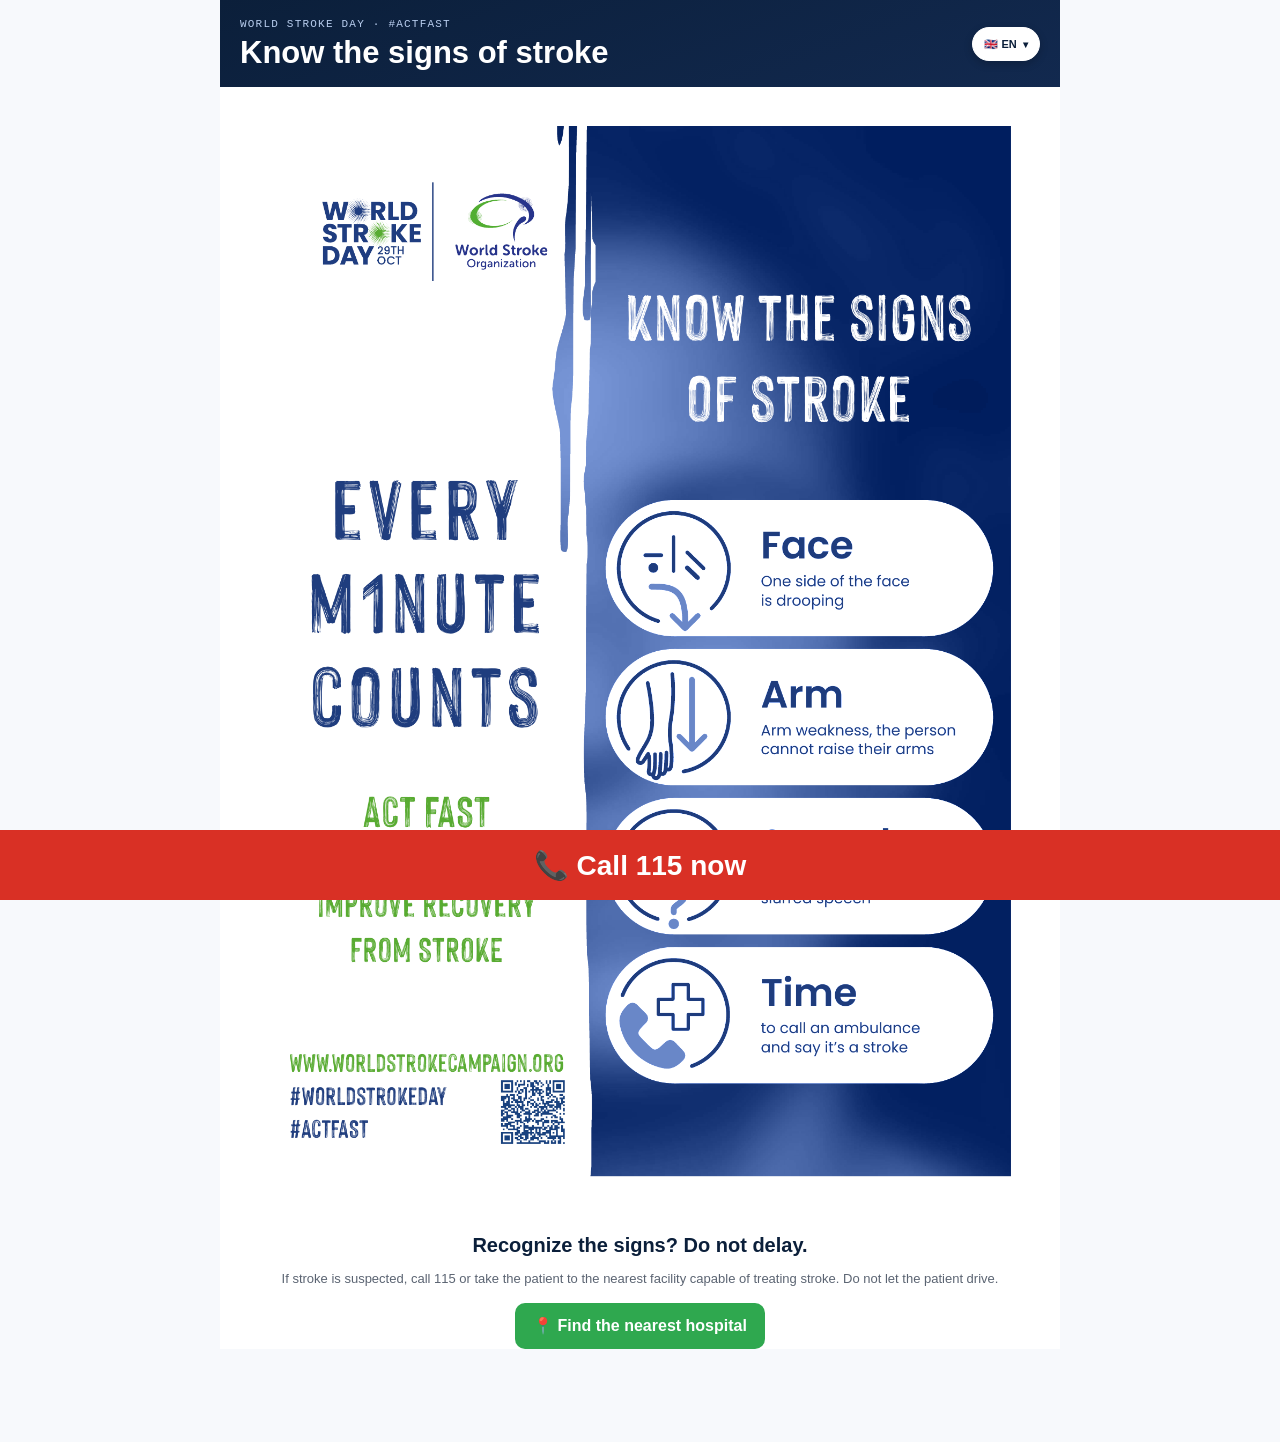
==== commit d348c774: "chore: harden final static site release" ====
--- a/signs-en.html
+++ b/signs-en.html
@@ -4,6 +4,8 @@
   <meta charset="utf-8">
   <meta name="viewport" content="width=device-width, initial-scale=1, viewport-fit=cover">
   <meta name="description" content="Know the warning signs of stroke and act FAST.">
+  <meta name="referrer" content="strict-origin-when-cross-origin">
+  <meta http-equiv="Content-Security-Policy" content="default-src 'self'; img-src 'self'; style-src 'self'; font-src 'self'; script-src 'none'; connect-src 'none'; base-uri 'self'; form-action 'none'; object-src 'none'; frame-src 'none'; worker-src 'none'; upgrade-insecure-requests">
   <title>Know the signs of stroke | Stroke Map</title>
   <link rel="stylesheet" href="./style.css">
 </head>
@@ -23,7 +25,7 @@
       </details>
     </header>
 
-    <img class="signs-static-poster" src="./assets/stroke-poster-english.png" width="1488" height="2105" alt="Know the signs of stroke poster">
+    <img class="signs-static-poster" src="./assets/stroke-poster-english.png" width="1488" height="2105" decoding="async" fetchpriority="high" alt="Know the signs of stroke poster">
 
     <section class="signs-static-content" aria-label="Emergency action">
       <h2>Recognize the signs? Do not delay.</h2>
--- a/style.css
+++ b/style.css
@@ -160,9 +160,9 @@
   }
   .sr-only{position:absolute;width:1px;height:1px;padding:0;margin:-1px;overflow:hidden;clip:rect(0,0,0,0);white-space:nowrap;border:0;}
   .main-language-select{
-    width:132px;
-    min-height:36px;
-    padding:6px 28px 6px 10px;
+    width:76px;
+    min-height:34px;
+    padding:5px 6px;
     border:1px solid rgba(255,255,255,.75);
     border-radius:999px;
     color:var(--ink);
@@ -181,6 +181,7 @@
     text-transform:uppercase;
     color:#8FA6D6;
     margin:0 0 6px;
+    padding-right:92px;
   }
   .topbar h1{
     font-weight:800;
@@ -808,7 +809,7 @@
   .signs-static-header p{margin:0;font-family:'IBM Plex Mono',ui-monospace,monospace;font-size:11px;letter-spacing:.11em;text-transform:uppercase;color:#b9ceef;}
   .signs-static-header h1{margin:5px 0 0;font-size:clamp(21px,4vw,31px);line-height:1.16;}
   .signs-static-language{position:relative;flex-shrink:0;}
-  .signs-static-language summary{display:flex;align-items:center;justify-content:center;min-width:78px;min-height:36px;padding:6px 10px;border:1px solid #fff;border-radius:999px;color:var(--ink);background:#fff;font-size:12px;font-weight:800;cursor:pointer;list-style:none;box-shadow:0 3px 9px rgba(0,0,0,.2);}
+  .signs-static-language summary{display:flex;align-items:center;justify-content:center;min-width:68px;min-height:34px;padding:5px 8px;border:1px solid #fff;border-radius:999px;color:var(--ink);background:#fff;font-size:11px;font-weight:800;cursor:pointer;list-style:none;box-shadow:0 3px 9px rgba(0,0,0,.2);}
   .signs-static-language summary::-webkit-details-marker{display:none;}
   .signs-static-language summary::after{content:'▾';margin-left:6px;font-size:10px;}
   .signs-static-language[open] summary::after{content:'▴';}
@@ -821,4 +822,4 @@
   .signs-static-content p{margin:0 0 14px;color:var(--slate);font-size:13px;line-height:1.55;}
   .signs-static-list{display:inline-flex;align-items:center;justify-content:center;min-height:46px;padding:0 18px;border-radius:10px;background:var(--green);color:#fff;font-weight:800;text-decoration:none;}
   .signs-static-sos{position:fixed;z-index:30;bottom:0;left:0;right:0;display:flex;align-items:center;justify-content:center;min-height:70px;background:var(--red);color:#fff;font-size:clamp(19px,4vw,28px);font-weight:900;text-decoration:none;padding:10px calc(16px + env(safe-area-inset-right)) calc(10px + env(safe-area-inset-bottom)) calc(16px + env(safe-area-inset-left));}
-  @media (max-width:560px){.main-language-select{width:122px;}.signs-static-header{align-items:flex-start;padding:14px 14px 13px;}.signs-static-header h1{font-size:20px;}.signs-static-language summary{min-width:68px;padding:5px 8px;font-size:11px;}.signs-static-content{padding:16px 14px 0;}}
+  @media (max-width:560px){.main-language-select{width:70px;font-size:10px;}.topbar .eyebrow{padding-right:82px;}.signs-static-header{align-items:flex-start;padding:14px 14px 13px;}.signs-static-header h1{font-size:20px;}.signs-static-language summary{min-width:62px;padding:5px 7px;font-size:10px;}.signs-static-content{padding:16px 14px 0;}}
